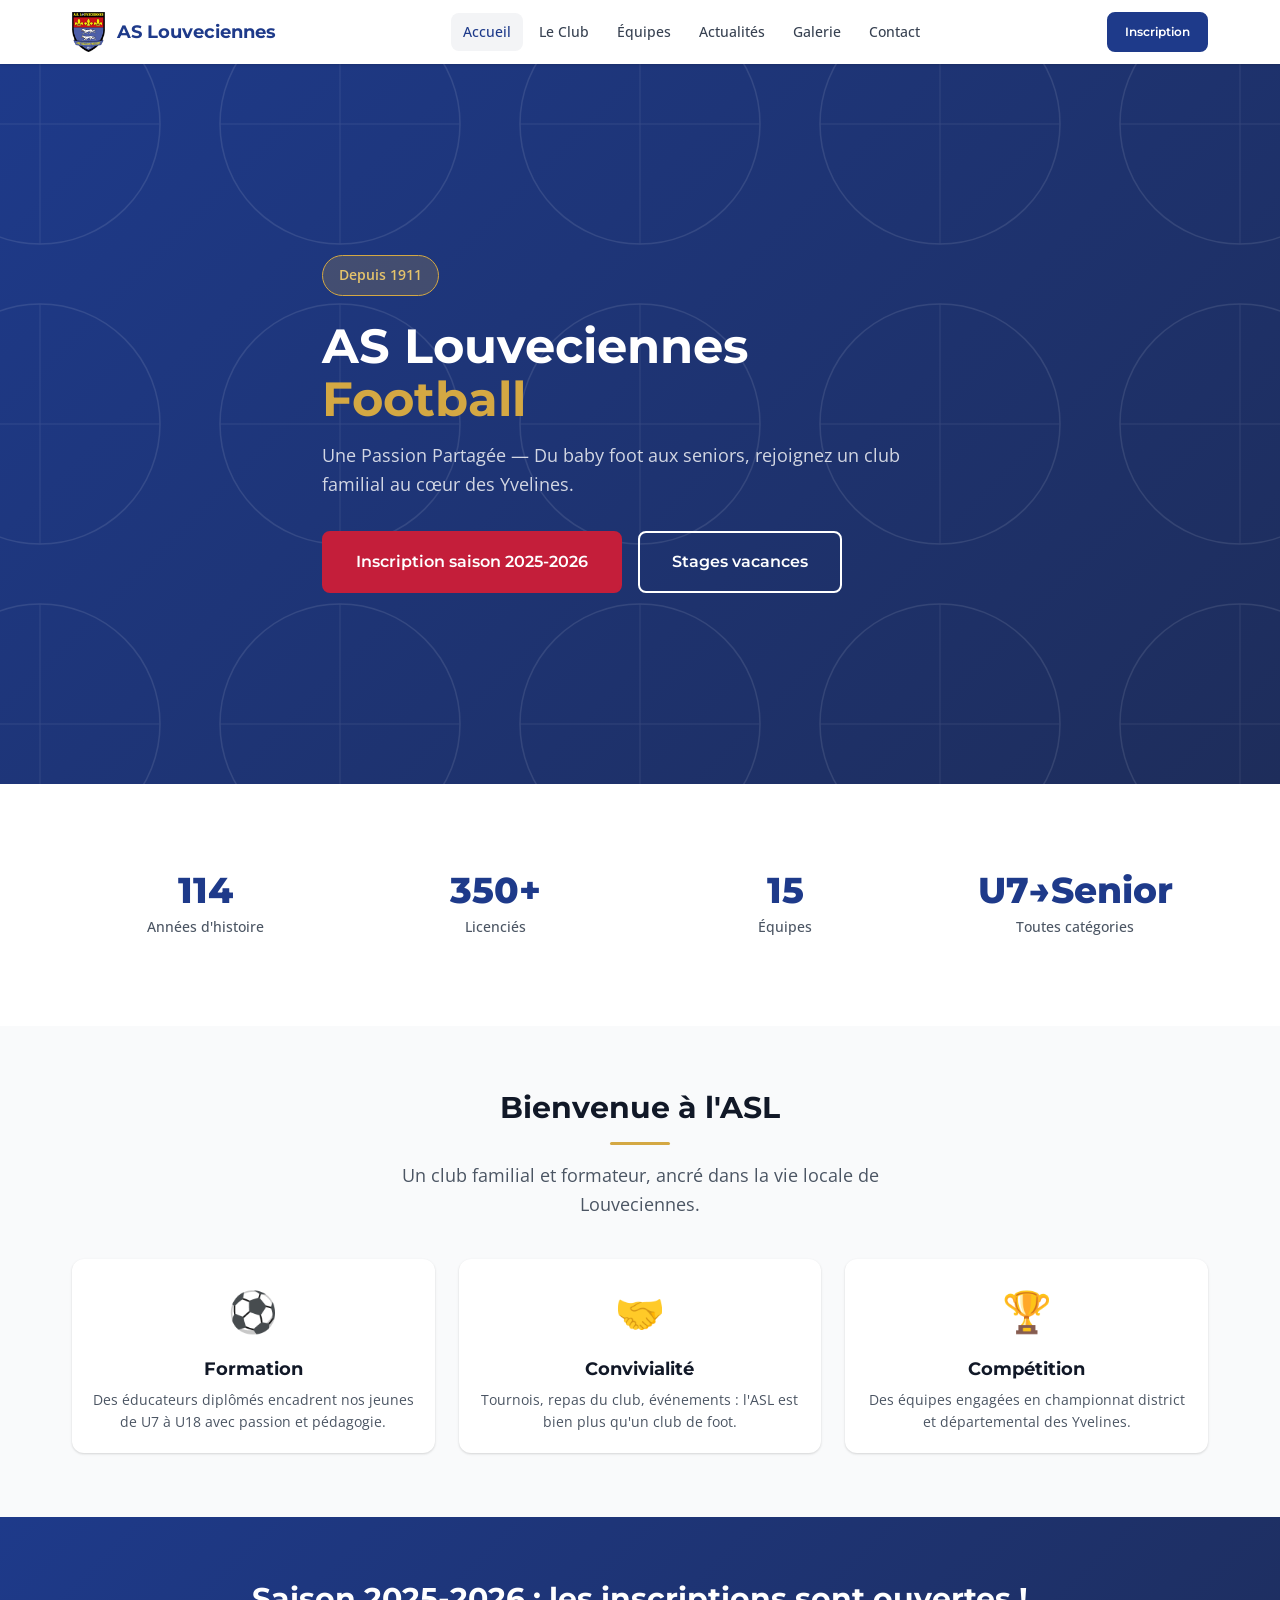
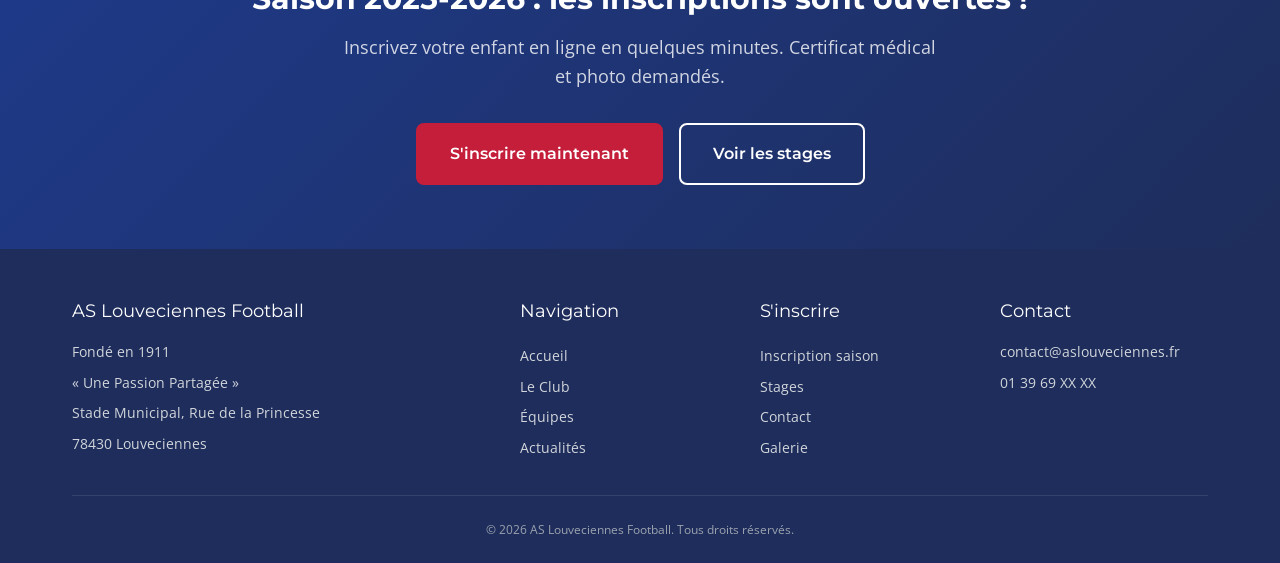
==== index.html @ 374b4519 "feat: site web ASL Louveciennes Football - version initiale - 8 pages HTML (accueil, inscription mul" ====
<!DOCTYPE html>
<html lang="fr">
<head>
  <meta charset="UTF-8">
  <meta name="viewport" content="width=device-width, initial-scale=1.0">
  <title>AS Louveciennes Football — Une Passion Partagée</title>
  <meta name="description" content="Club de football de Louveciennes, fondé en 1911. Inscriptions saison et stages pour toutes les catégories, de U7 à Senior.">
  <link rel="icon" href="assets/img/favicon.ico">
  <link rel="stylesheet" href="css/style.css">
</head>
<body>

  <nav class="navbar" role="navigation" aria-label="Navigation principale">
    <div class="container navbar__inner">
      <a href="index.html" class="navbar__logo">
        <img src="assets/img/logo.png" alt="Logo ASL" width="40" height="40">
        <span>AS Louveciennes</span>
      </a>
      <div class="navbar__links">
        <a href="index.html">Accueil</a>
        <a href="club.html">Le Club</a>
        <a href="equipes.html">Équipes</a>
        <a href="actualites.html">Actualités</a>
        <a href="galerie.html">Galerie</a>
        <a href="contact.html">Contact</a>
      </div>
      <a href="inscription.html" class="btn btn--primary btn--sm navbar__cta">Inscription</a>
      <button class="navbar__burger" aria-label="Menu" aria-expanded="false">
        <span></span><span></span><span></span>
      </button>
    </div>
    <div class="navbar__mobile" role="menu">
      <a href="index.html" role="menuitem">Accueil</a>
      <a href="club.html" role="menuitem">Le Club</a>
      <a href="equipes.html" role="menuitem">Équipes</a>
      <a href="actualites.html" role="menuitem">Actualités</a>
      <a href="galerie.html" role="menuitem">Galerie</a>
      <a href="contact.html" role="menuitem">Contact</a>
      <a href="inscription.html" class="btn btn--primary" role="menuitem">Inscription saison</a>
      <a href="stages.html" class="btn btn--secondary" role="menuitem">Stages</a>
    </div>
  </nav>

  <!-- HERO -->
  <section class="hero">
    <div class="hero__bg"></div>
    <div class="container hero__content">
      <div class="hero__badge">Depuis 1911</div>
      <h1 class="hero__title">AS Louveciennes <span>Football</span></h1>
      <p class="hero__subtitle">Une Passion Partagée — Du baby foot aux seniors, rejoignez un club familial au cœur des Yvelines.</p>
      <div class="hero__actions">
        <a href="inscription.html" class="btn btn--secondary btn--lg">Inscription saison 2025-2026</a>
        <a href="stages.html" class="btn btn--outline-white btn--lg">Stages vacances</a>
      </div>
    </div>
  </section>

  <!-- STATS -->
  <section class="section">
    <div class="container">
      <div class="grid grid--4">
        <div class="stat">
          <div class="stat__number">114</div>
          <div class="stat__label">Années d'histoire</div>
        </div>
        <div class="stat">
          <div class="stat__number">350+</div>
          <div class="stat__label">Licenciés</div>
        </div>
        <div class="stat">
          <div class="stat__number">15</div>
          <div class="stat__label">Équipes</div>
        </div>
        <div class="stat">
          <div class="stat__number">U7→Senior</div>
          <div class="stat__label">Toutes catégories</div>
        </div>
      </div>
    </div>
  </section>

  <!-- PRÉSENTATION -->
  <section class="section section--alt">
    <div class="container">
      <div class="section__header">
        <h2 class="section__title">Bienvenue à l'ASL</h2>
        <p class="section__subtitle">Un club familial et formateur, ancré dans la vie locale de Louveciennes.</p>
      </div>
      <div class="grid grid--3">
        <div class="card">
          <div class="card__body" style="text-align:center;">
            <div style="font-size:2.5rem;margin-bottom:var(--sp-4);">⚽</div>
            <h3 class="card__title">Formation</h3>
            <p class="card__text">Des éducateurs diplômés encadrent nos jeunes de U7 à U18 avec passion et pédagogie.</p>
          </div>
        </div>
        <div class="card">
          <div class="card__body" style="text-align:center;">
            <div style="font-size:2.5rem;margin-bottom:var(--sp-4);">🤝</div>
            <h3 class="card__title">Convivialité</h3>
            <p class="card__text">Tournois, repas du club, événements : l'ASL est bien plus qu'un club de foot.</p>
          </div>
        </div>
        <div class="card">
          <div class="card__body" style="text-align:center;">
            <div style="font-size:2.5rem;margin-bottom:var(--sp-4);">🏆</div>
            <h3 class="card__title">Compétition</h3>
            <p class="card__text">Des équipes engagées en championnat district et départemental des Yvelines.</p>
          </div>
        </div>
      </div>
    </div>
  </section>

  <!-- CTA INSCRIPTION -->
  <section class="section" style="background: linear-gradient(135deg, var(--bleu) 0%, var(--bleu-fonce) 100%); color: var(--blanc);">
    <div class="container text-center">
      <h2 style="font-size:var(--fs-3xl);color:var(--blanc);margin-bottom:var(--sp-4);">Saison 2025-2026 : les inscriptions sont ouvertes !</h2>
      <p style="font-size:var(--fs-lg);color:rgba(255,255,255,0.8);margin-bottom:var(--sp-8);max-width:600px;margin-left:auto;margin-right:auto;">Inscrivez votre enfant en ligne en quelques minutes. Certificat médical et photo demandés.</p>
      <div style="display:flex;flex-wrap:wrap;gap:var(--sp-4);justify-content:center;">
        <a href="inscription.html" class="btn btn--secondary btn--lg">S'inscrire maintenant</a>
        <a href="stages.html" class="btn btn--outline-white btn--lg">Voir les stages</a>
      </div>
    </div>
  </section>

  <!-- FOOTER -->
  <footer class="footer">
    <div class="container">
      <div class="footer__grid">
        <div>
          <div class="footer__title">AS Louveciennes Football</div>
          <div class="footer__info">
            <p>Fondé en 1911</p>
            <p>« Une Passion Partagée »</p>
            <p>Stade Municipal, Rue de la Princesse</p>
            <p>78430 Louveciennes</p>
          </div>
        </div>
        <div>
          <div class="footer__title">Navigation</div>
          <div class="footer__links">
            <a href="index.html">Accueil</a>
            <a href="club.html">Le Club</a>
            <a href="equipes.html">Équipes</a>
            <a href="actualites.html">Actualités</a>
          </div>
        </div>
        <div>
          <div class="footer__title">S'inscrire</div>
          <div class="footer__links">
            <a href="inscription.html">Inscription saison</a>
            <a href="stages.html">Stages</a>
            <a href="contact.html">Contact</a>
            <a href="galerie.html">Galerie</a>
          </div>
        </div>
        <div>
          <div class="footer__title">Contact</div>
          <div class="footer__info">
            <p>contact@aslouveciennes.fr</p>
            <p>01 39 69 XX XX</p>
          </div>
        </div>
      </div>
      <div class="footer__bottom">
        <p>&copy; 2026 AS Louveciennes Football. Tous droits réservés.</p>
      </div>
    </div>
  </footer>

  <script src="js/main.js"></script>
</body>
</html>
---- css/style.css ----
@import url('https://fonts.googleapis.com/css2?family=Montserrat:wght@500;600;700;800&family=Open+Sans:wght@400;500;600;700&display=swap');

@import 'variables.css';
@import 'reset.css';
@import 'layout.css';
@import 'components.css';
@import 'pages.css';
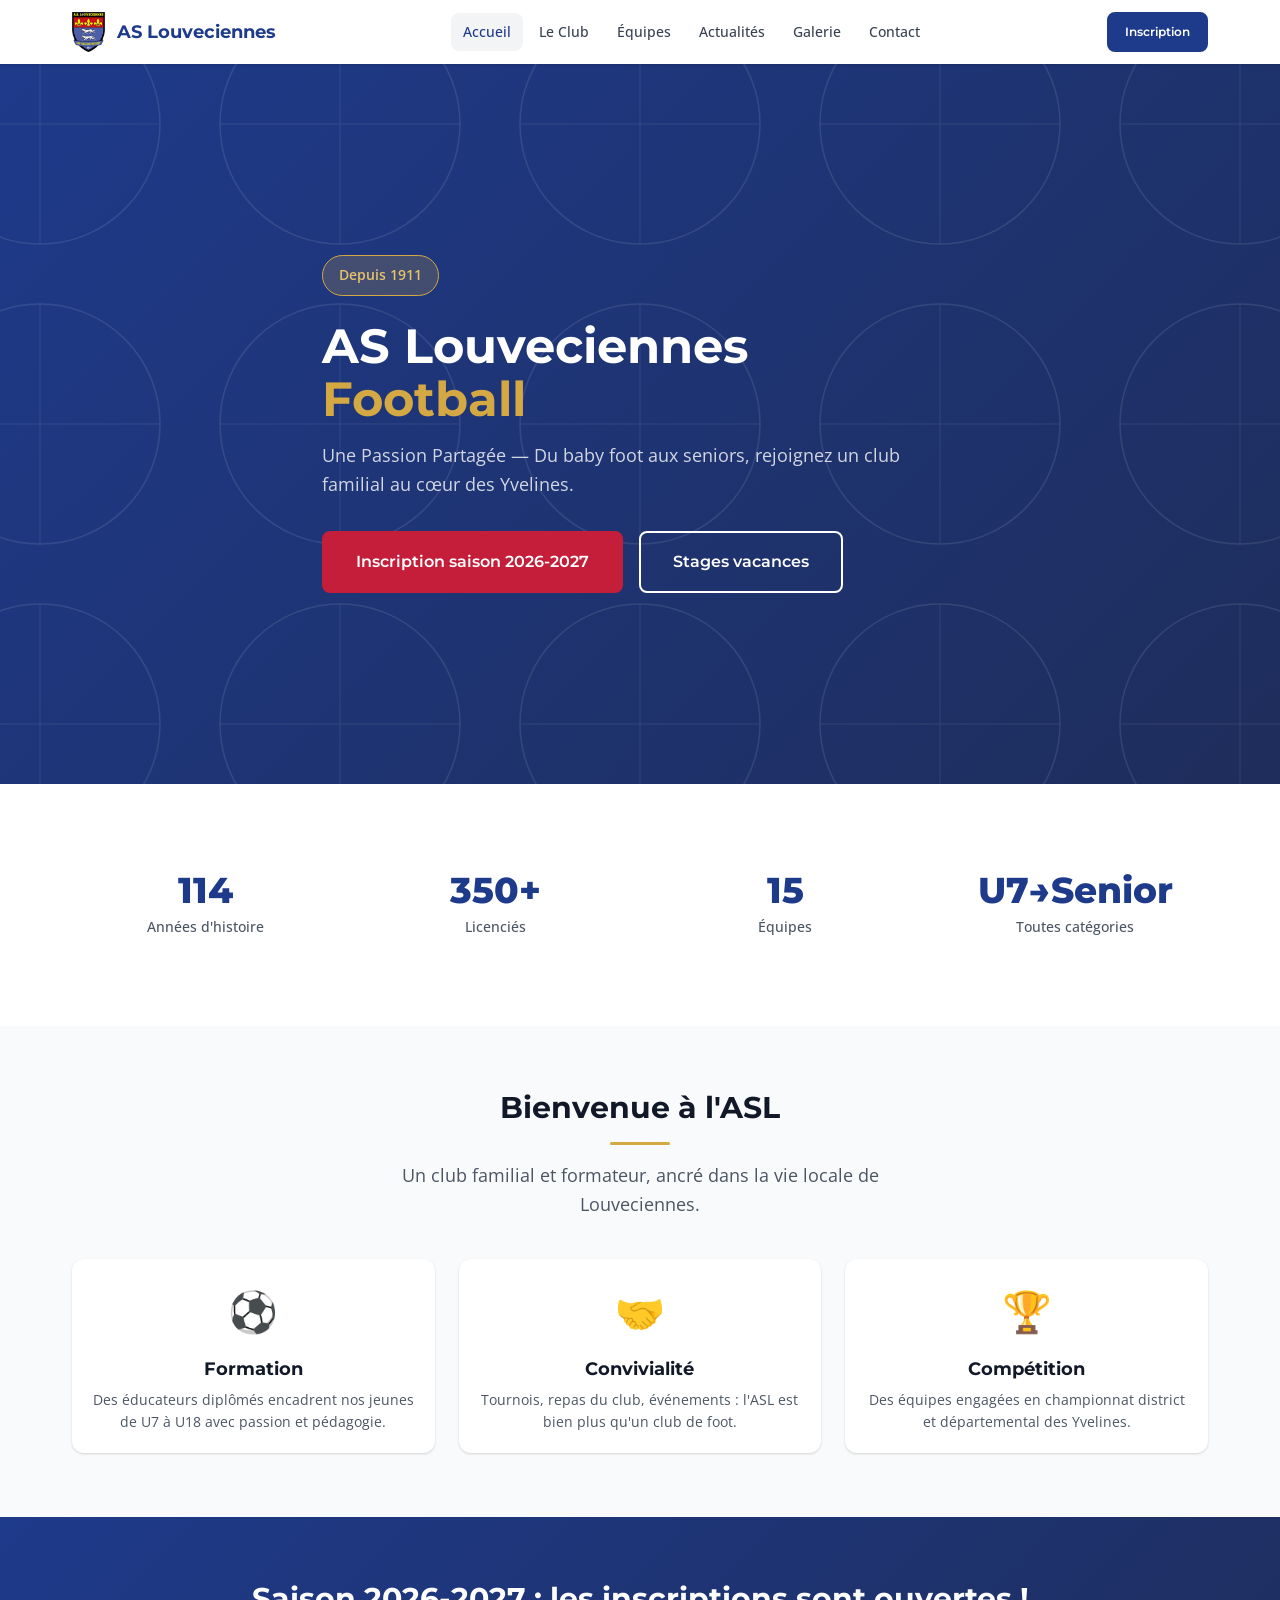
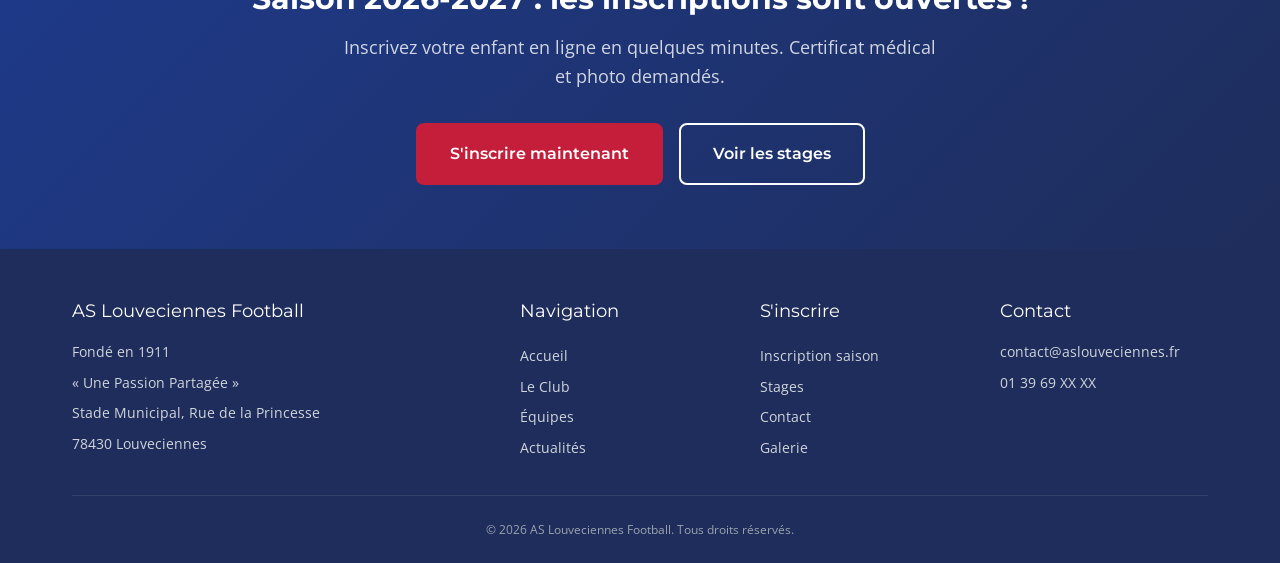
==== commit 5d8b6d1a: "fix: mise à jour saison 2026-2027, dates stages et catégories Co-Authored-By: Claude Opus 4.6 <norep" ====
--- a/index.html
+++ b/index.html
@@ -49,7 +49,7 @@
       <h1 class="hero__title">AS Louveciennes <span>Football</span></h1>
       <p class="hero__subtitle">Une Passion Partagée — Du baby foot aux seniors, rejoignez un club familial au cœur des Yvelines.</p>
       <div class="hero__actions">
-        <a href="inscription.html" class="btn btn--secondary btn--lg">Inscription saison 2025-2026</a>
+        <a href="inscription.html" class="btn btn--secondary btn--lg">Inscription saison 2026-2027</a>
         <a href="stages.html" class="btn btn--outline-white btn--lg">Stages vacances</a>
       </div>
     </div>
@@ -115,7 +115,7 @@
   <!-- CTA INSCRIPTION -->
   <section class="section" style="background: linear-gradient(135deg, var(--bleu) 0%, var(--bleu-fonce) 100%); color: var(--blanc);">
     <div class="container text-center">
-      <h2 style="font-size:var(--fs-3xl);color:var(--blanc);margin-bottom:var(--sp-4);">Saison 2025-2026 : les inscriptions sont ouvertes !</h2>
+      <h2 style="font-size:var(--fs-3xl);color:var(--blanc);margin-bottom:var(--sp-4);">Saison 2026-2027 : les inscriptions sont ouvertes !</h2>
       <p style="font-size:var(--fs-lg);color:rgba(255,255,255,0.8);margin-bottom:var(--sp-8);max-width:600px;margin-left:auto;margin-right:auto;">Inscrivez votre enfant en ligne en quelques minutes. Certificat médical et photo demandés.</p>
       <div style="display:flex;flex-wrap:wrap;gap:var(--sp-4);justify-content:center;">
         <a href="inscription.html" class="btn btn--secondary btn--lg">S'inscrire maintenant</a>
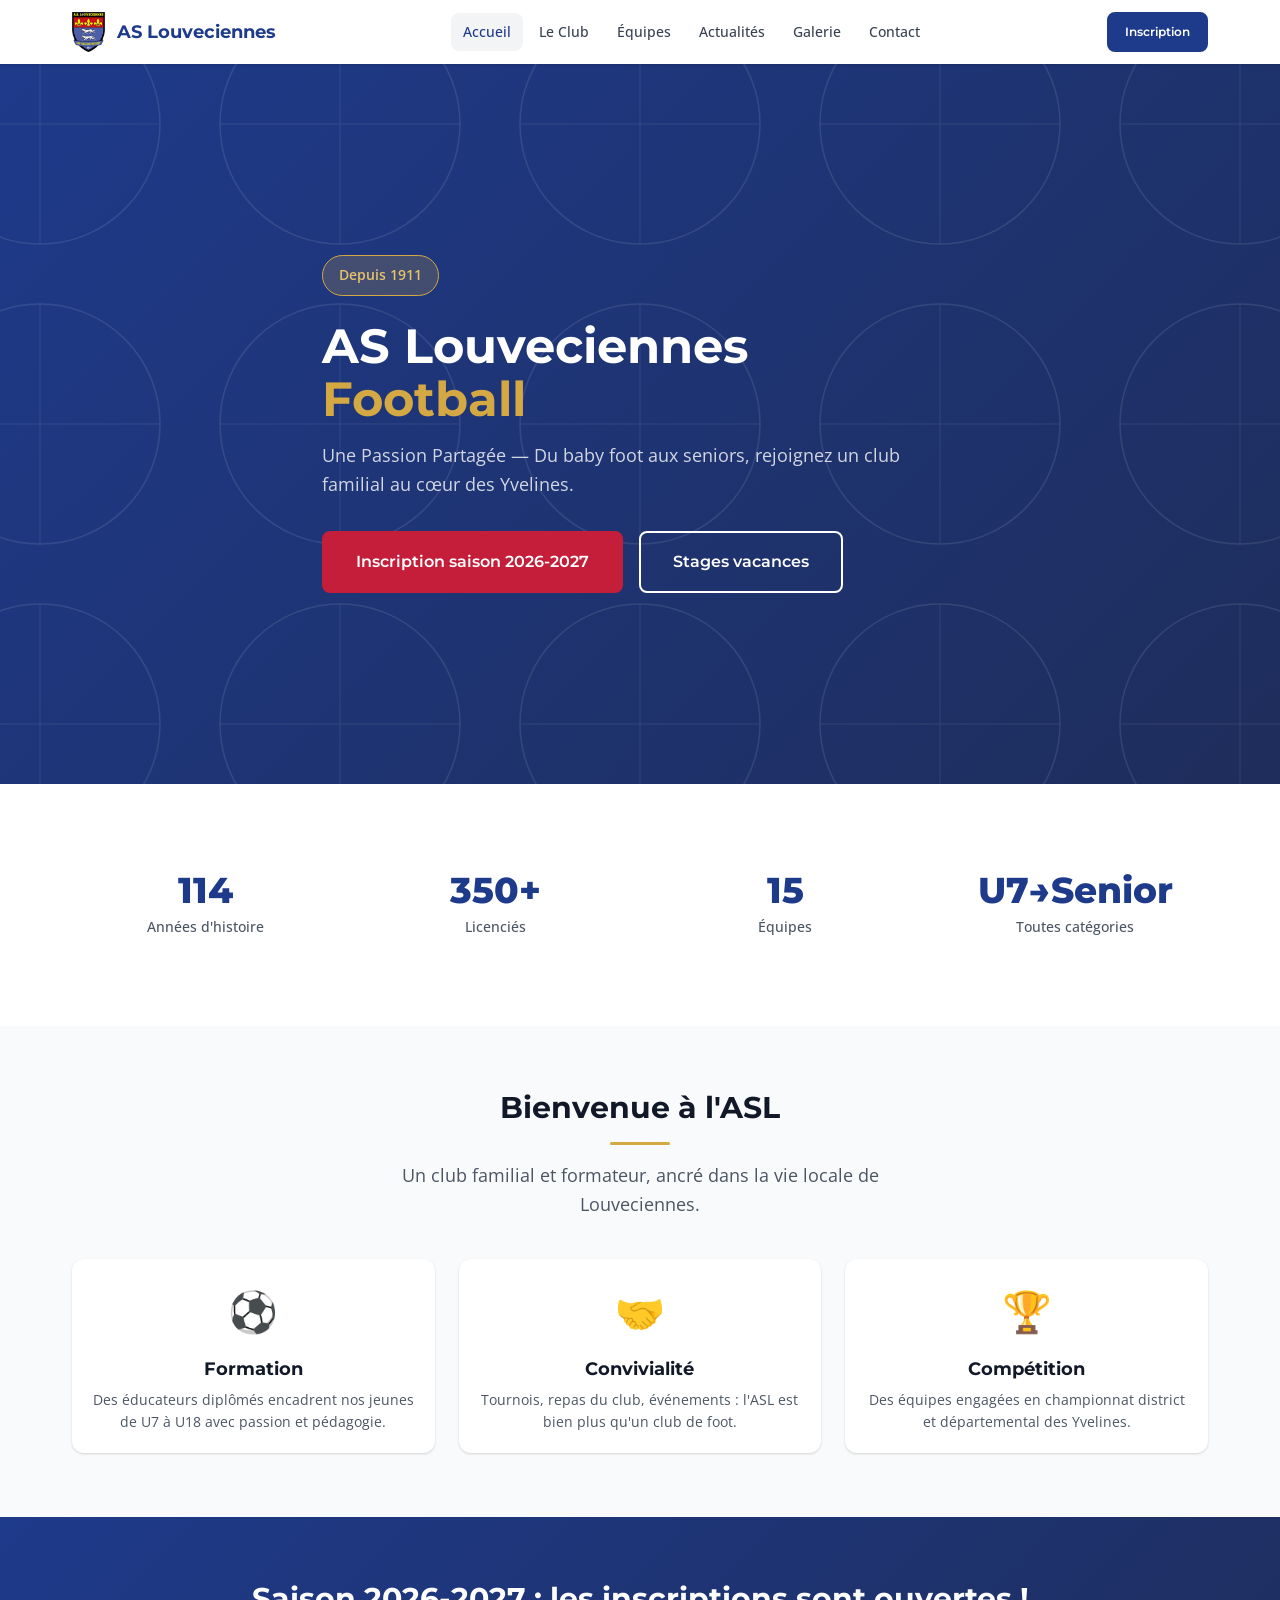
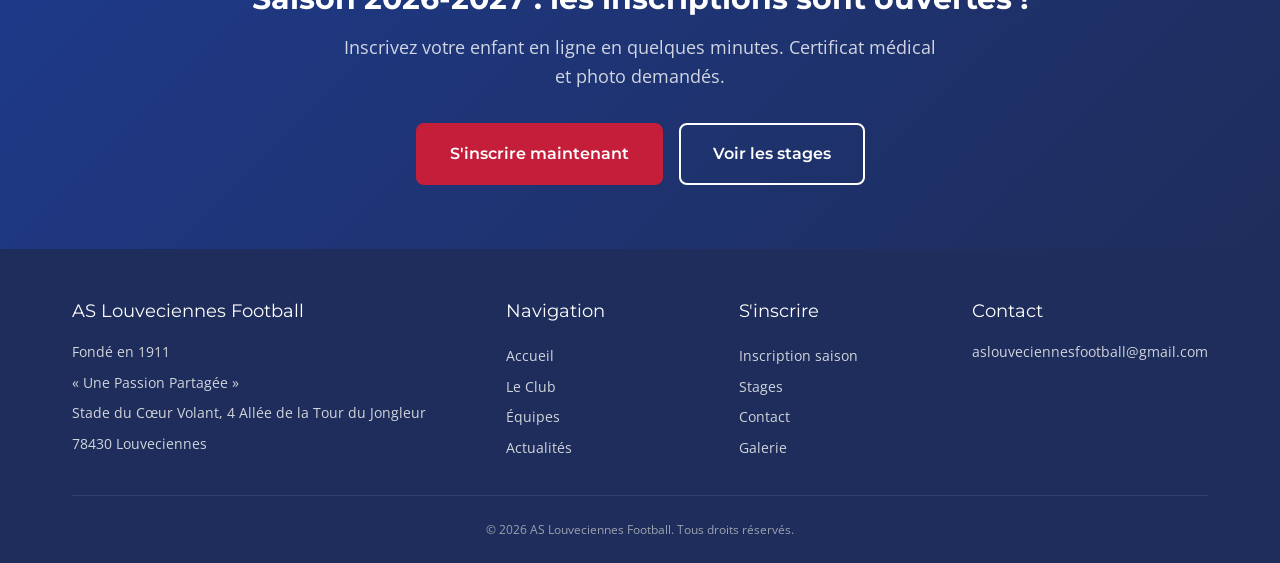
==== commit 4e15a5e5: "fix: mise à jour saison 2026-2027, dates stages et catégories Co-Authored-By: Claude Opus 4.6 <norep" ====
--- a/index.html
+++ b/index.html
@@ -133,7 +133,7 @@
           <div class="footer__info">
             <p>Fondé en 1911</p>
             <p>« Une Passion Partagée »</p>
-            <p>Stade Municipal, Rue de la Princesse</p>
+            <p>Stade du Cœur Volant, 4 Allée de la Tour du Jongleur</p>
             <p>78430 Louveciennes</p>
           </div>
         </div>
@@ -158,8 +158,8 @@
         <div>
           <div class="footer__title">Contact</div>
           <div class="footer__info">
-            <p>contact@aslouveciennes.fr</p>
-            <p>01 39 69 XX XX</p>
+            <p>aslouveciennesfootball@gmail.com</p>
+            
           </div>
         </div>
       </div>
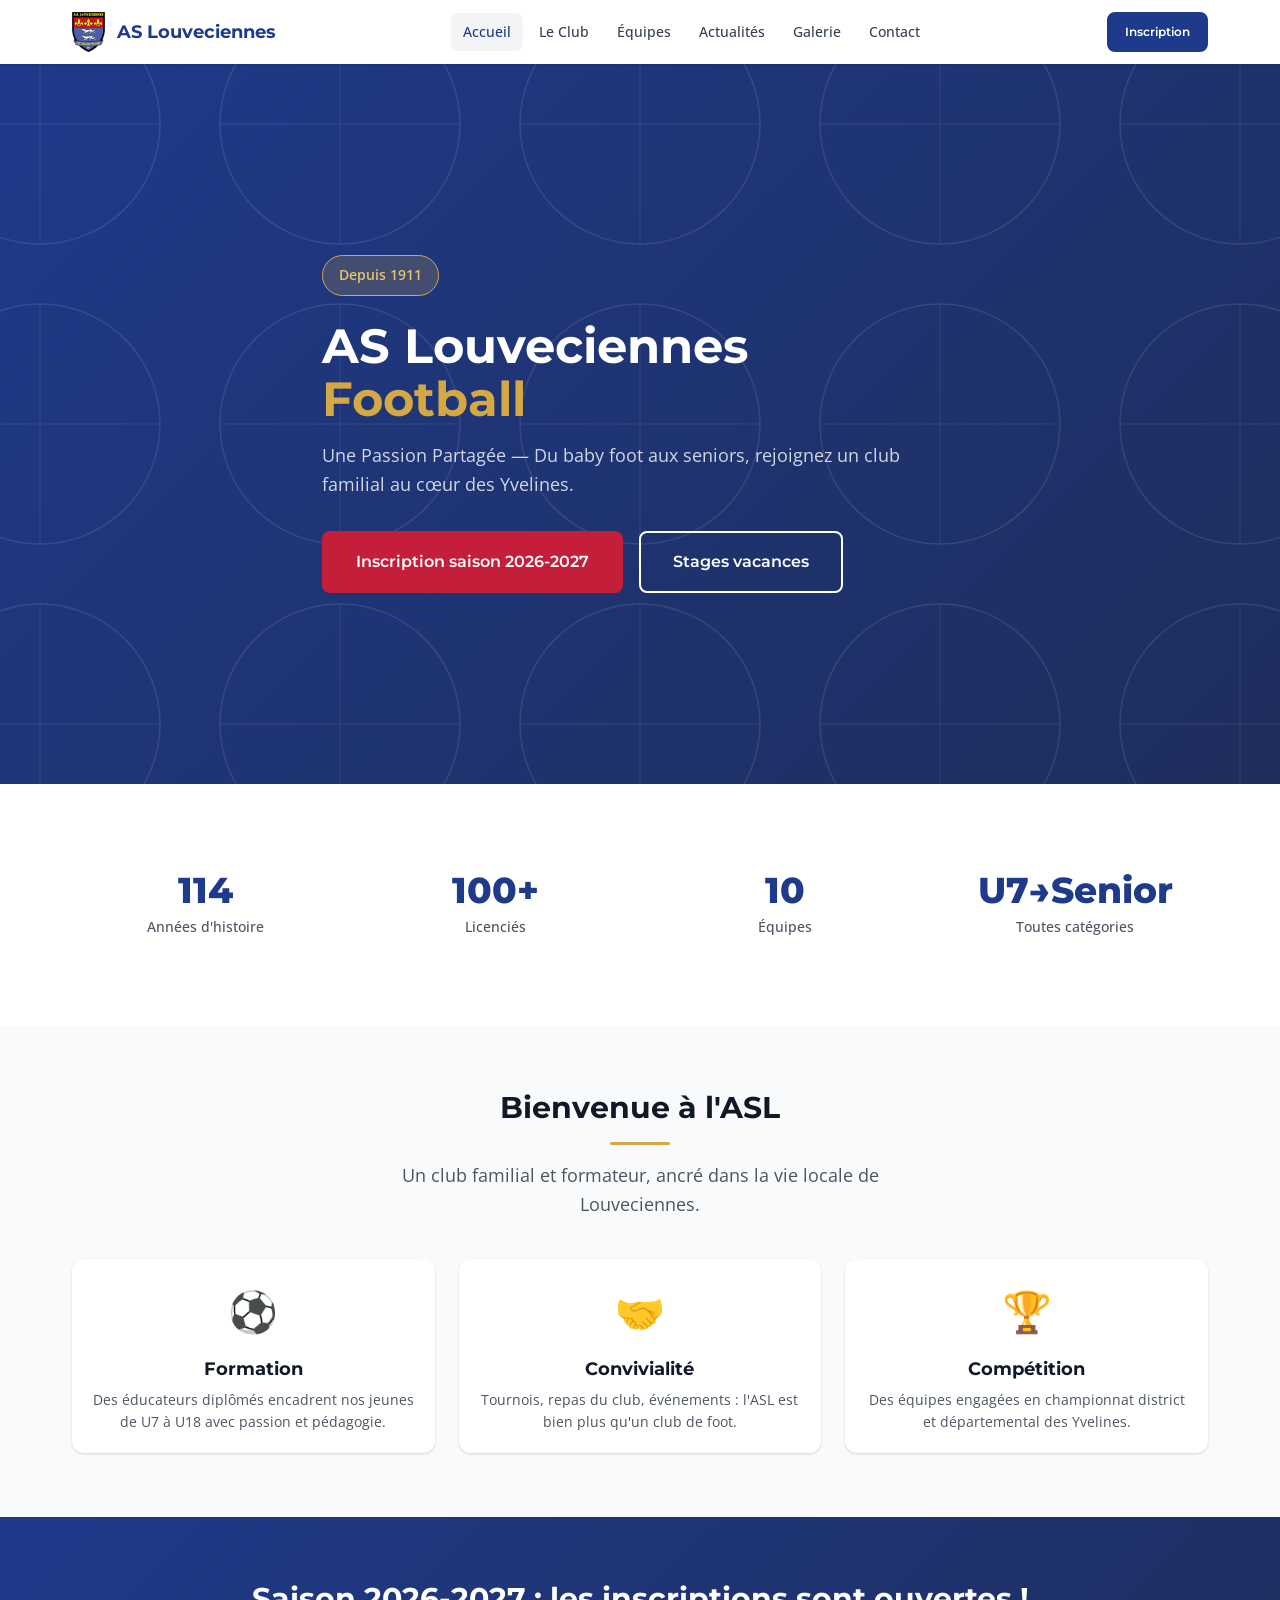
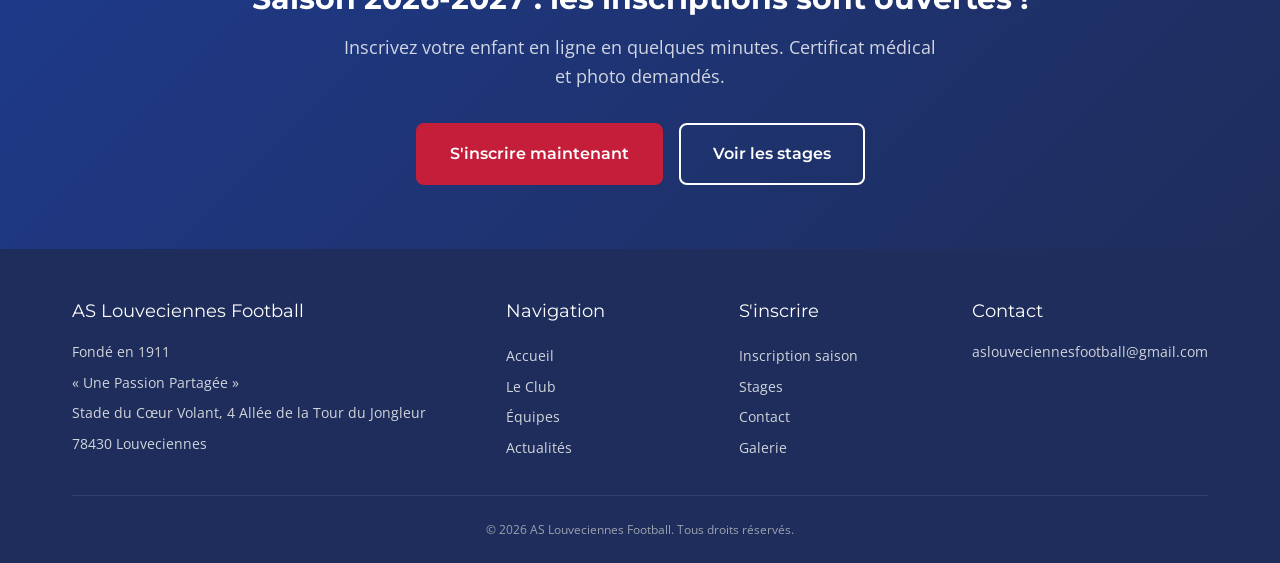
==== commit 8aae390b: "fix: données réelles - 100+ licenciés, tarifs stages 140€/120€/100€ - Stats accueil : 100+ licenciés" ====
--- a/index.html
+++ b/index.html
@@ -64,11 +64,11 @@
           <div class="stat__label">Années d'histoire</div>
         </div>
         <div class="stat">
-          <div class="stat__number">350+</div>
+          <div class="stat__number">100+</div>
           <div class="stat__label">Licenciés</div>
         </div>
         <div class="stat">
-          <div class="stat__number">15</div>
+          <div class="stat__number">10</div>
           <div class="stat__label">Équipes</div>
         </div>
         <div class="stat">
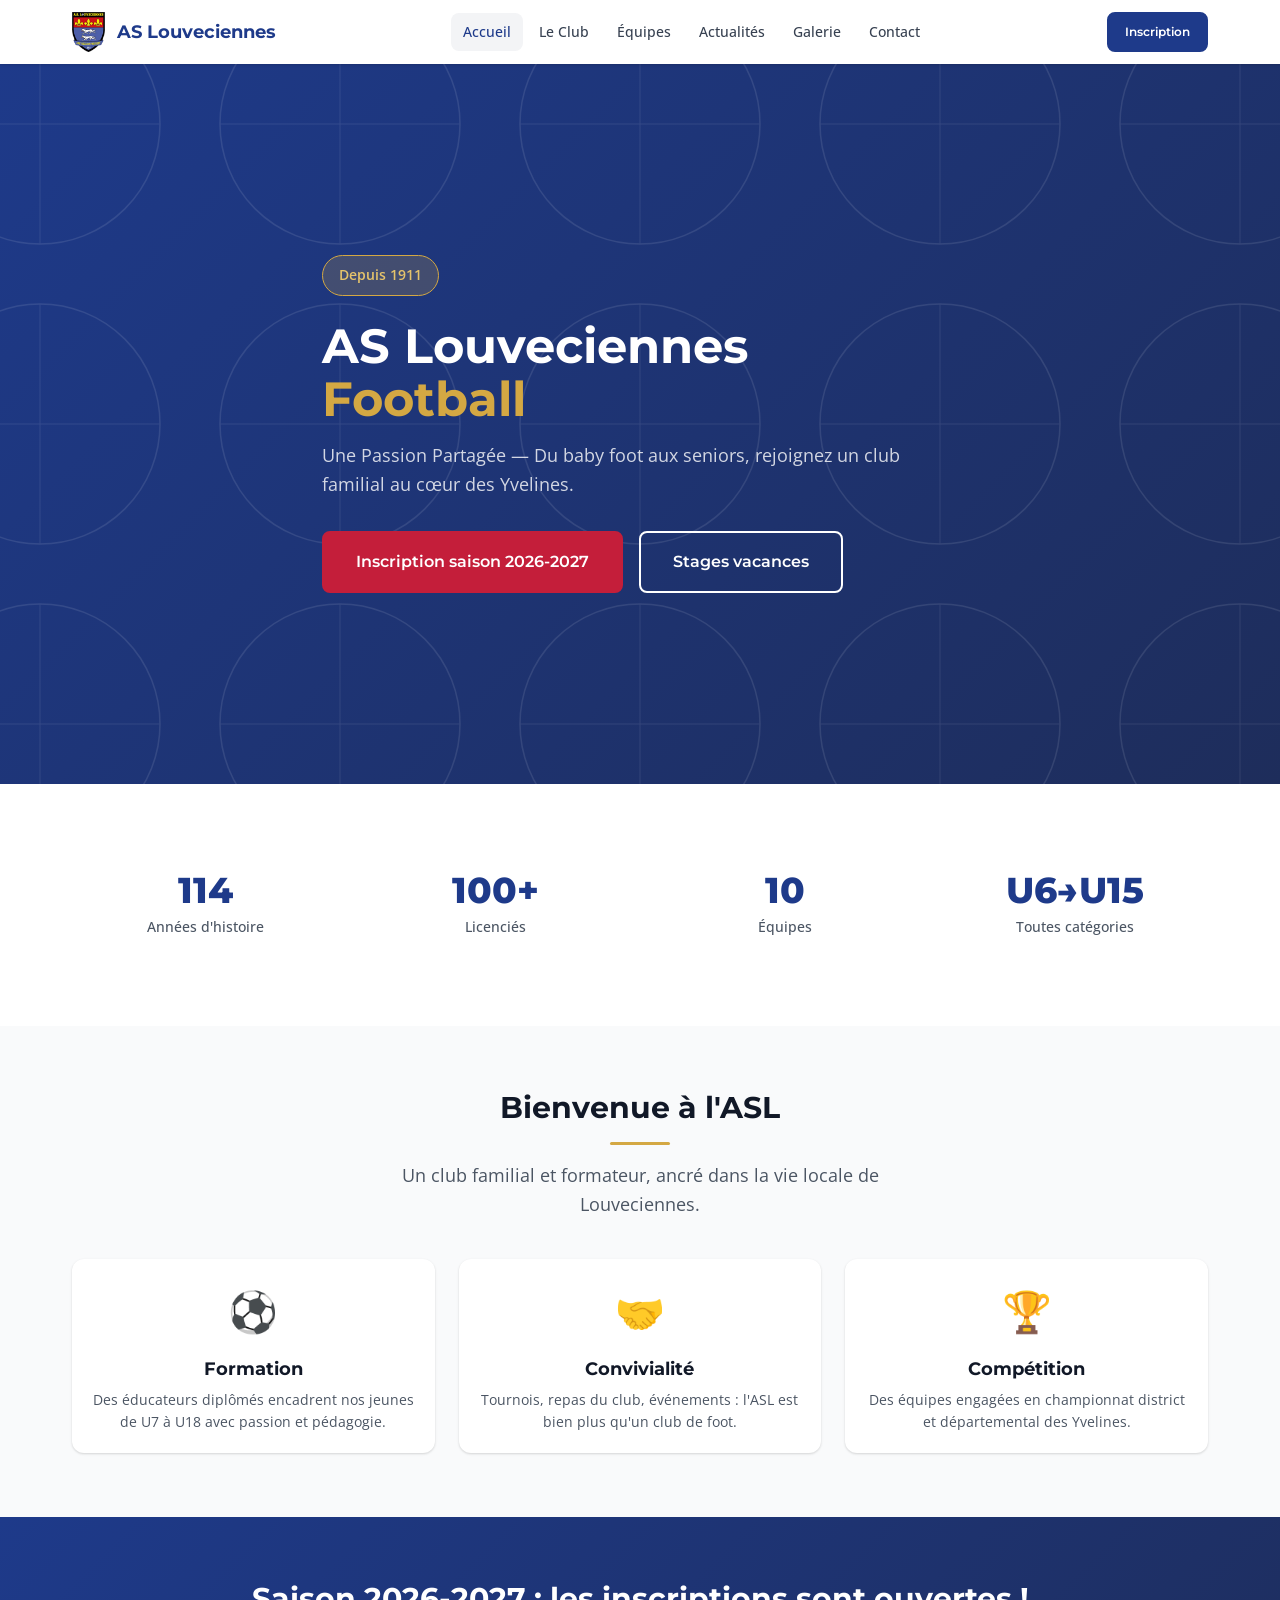
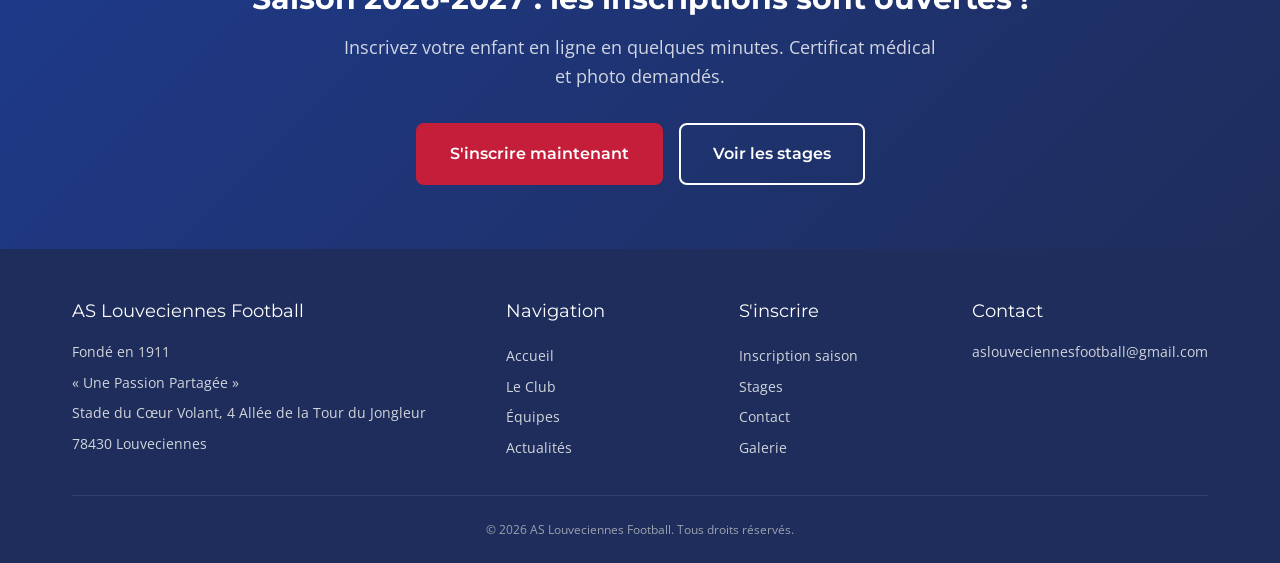
==== commit ac609c87: "fix: corrections données réelles + galerie photos SharePoint - Stages : uniquement Toussaint (oct 20" ====
--- a/index.html
+++ b/index.html
@@ -72,7 +72,7 @@
           <div class="stat__label">Équipes</div>
         </div>
         <div class="stat">
-          <div class="stat__number">U7→Senior</div>
+          <div class="stat__number">U6→U15</div>
           <div class="stat__label">Toutes catégories</div>
         </div>
       </div>
